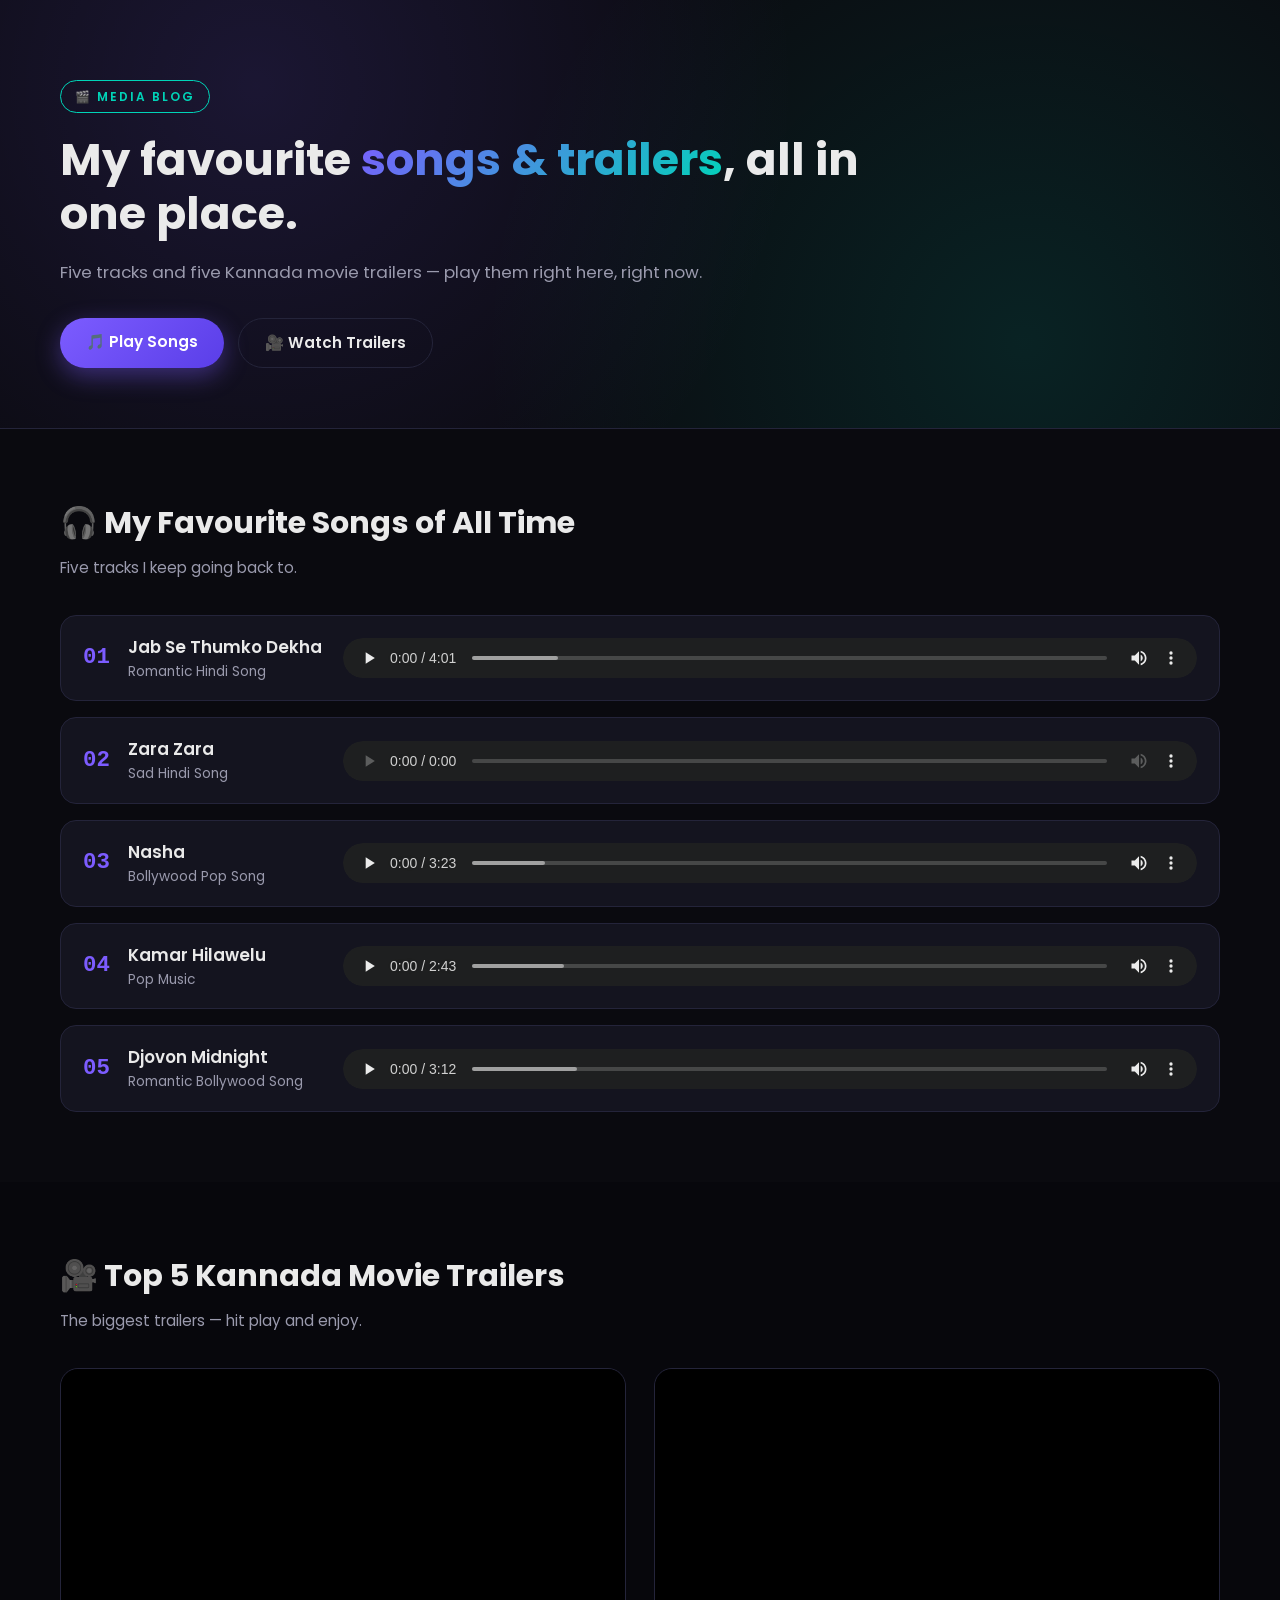
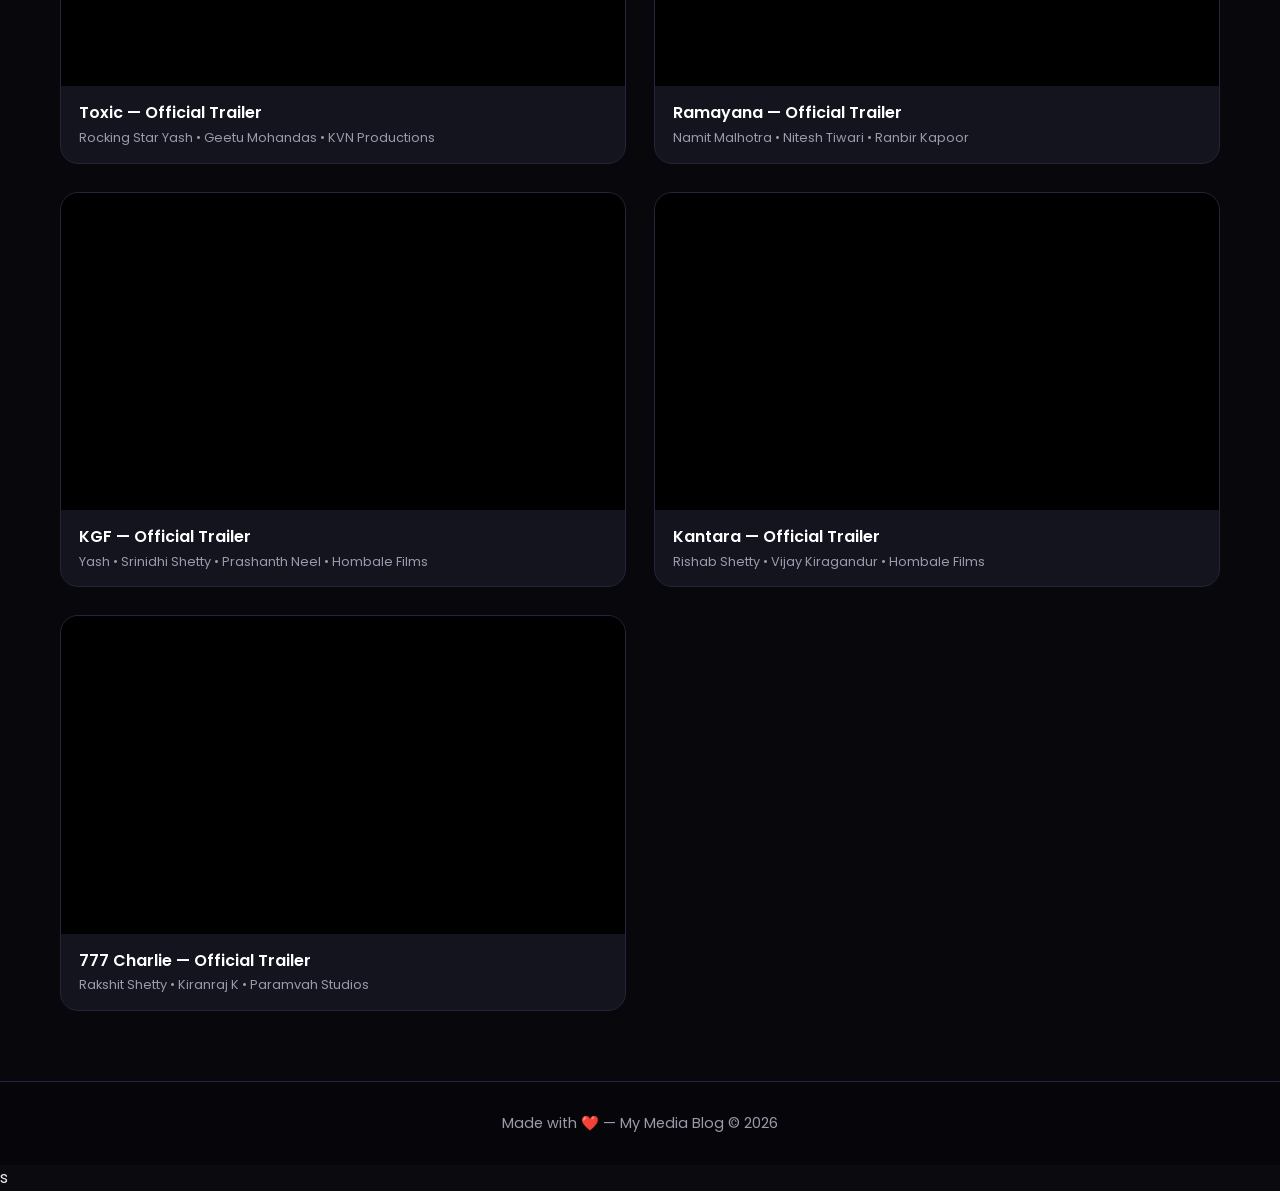
==== index.html @ d85a1061 "Initial commit: multimedia blog" ====
<!DOCTYPE html>
<html lang="en">
<head>
  <meta charset="UTF-8" />
  <meta name="viewport" content="width=device-width, initial-scale=1.0" />
  <title>My Media Blog</title>
  <link rel="stylesheet" href="style.css" />
  <link rel="preconnect" href="https://fonts.googleapis.com">
  <link href="https://fonts.googleapis.com/css2?family=Poppins:wght@300;400;500;600;700&display=swap" rel="stylesheet">
</head>
<body>

  <!-- ===== HERO ===== -->
  <header class="hero">
    <div class="container">
      <span class="tag">🎬 MEDIA BLOG</span>
      <h1>My favourite <span class="gradient-text">songs & trailers</span>, all in one place.</h1>
      <p class="subtitle">Five tracks and five Kannada movie trailers — play them right here, right now.</p>
      <div class="hero-buttons">
        <a href="#music" class="btn btn-primary">🎵 Play Songs</a>
        <a href="#videos" class="btn btn-outline">🎥 Watch Trailers</a>
      </div>
    </div>
  </header>

  <!-- ===== MUSIC SECTION ===== -->
  <section id="music" class="section">
    <div class="container">
      <h2 class="section-title">🎧 My Favourite Songs of All Time</h2>
      <p class="section-sub">Five tracks I keep going back to.</p>

      <div class="music-list">

        <div class="song-card">
          <div class="song-info">
            <span class="song-number">01</span>
            <div>
              <h3>Jab Se Thumko Dekha</h3>
              <p>Romantic Hindi Song</p>
            </div>
          </div>
          <audio controls preload="metadata">
            <source src="song1.mp3" type="audio/mpeg" />
          </audio>
        </div>

        <div class="song-card">
          <div class="song-info">
            <span class="song-number">02</span>
            <div>
              <h3>Zara Zara</h3>
              <p>Sad Hindi Song</p>
            </div>
          </div>
          <audio controls preload="metadata">
            <source src="song2.mp3" type="audio/mpeg" />
          </audio>
        </div>

        <div class="song-card">
          <div class="song-info">
            <span class="song-number">03</span>
            <div>
              <h3>Nasha</h3>
              <p>Bollywood Pop Song</p>
            </div>
          </div>
          <audio controls preload="metadata">
            <source src="song3.mp3" type="audio/mpeg" />
          </audio>
        </div>

        <div class="song-card">
          <div class="song-info">
            <span class="song-number">04</span>
            <div>
              <h3>Kamar Hilawelu</h3>
              <p>Pop Music</p>
            </div>
          </div>
          <audio controls preload="metadata">
            <source src="song4.mp3" type="audio/mpeg" />
          </audio>
        </div>

        <div class="song-card">
          <div class="song-info">
            <span class="song-number">05</span>
            <div>
              <h3>Djovon Midnight</h3>
              <p>Romantic Bollywood Song</p>
            </div>
          </div>
          <audio controls preload="metadata">
            <source src="song5.mp3" type="audio/mpeg" />
          </audio>
        </div>

      </div>
    </div>
  </section>

  <!-- ===== TRAILERS SECTION ===== -->
  <section id="videos" class="section section-dark">
    <div class="container">
      <h2 class="section-title">🎥 Top 5 Kannada Movie Trailers</h2>
      <p class="section-sub">The biggest trailers — hit play and enjoy.</p>

      <div class="video-grid">

        <div class="video-card">
          <div class="video-wrap">
            <div class="yt-player" data-video-id="sJwaiRN-rvc"></div>
          </div>
          <div class="video-info">
            <h3>Toxic — Official Trailer</h3>
            <p>Rocking Star Yash • Geetu Mohandas • KVN Productions</p>
          </div>
        </div>

        <div class="video-card">
          <div class="video-wrap">
            <div class="yt-player" data-video-id="AxX5LfbKNcI"></div>
          </div>
          <div class="video-info">
            <h3>Ramayana — Official Trailer</h3>
            <p>Namit Malhotra • Nitesh Tiwari • Ranbir Kapoor</p>
          </div>
        </div>

        <div class="video-card">
          <div class="video-wrap">
            <div class="yt-player" data-video-id="qXgF-iJ_ezE"></div>
          </div>
          <div class="video-info">
            <h3>KGF — Official Trailer</h3>
            <p>Yash • Srinidhi Shetty • Prashanth Neel • Hombale Films</p>
          </div>
        </div>

        <div class="video-card">
          <div class="video-wrap">
            <div class="yt-player" data-video-id="8mrVmf239GU"></div>
          </div>
          <div class="video-info">
            <h3>Kantara — Official Trailer</h3>
            <p>Rishab Shetty • Vijay Kiragandur • Hombale Films</p>
          </div>
        </div>

        <div class="video-card">
          <div class="video-wrap">
            <div class="yt-player" data-video-id="REqFOV2A7sI"></div>
          </div>
          <div class="video-info">
            <h3>777 Charlie — Official Trailer</h3>
            <p>Rakshit Shetty • Kiranraj K • Paramvah Studios</p>
          </div>
        </div>

      </div>
    </div>
  </section>

  <footer>
    <p>Made with ❤️ — My Media Blog &copy; <span id="year"></span></p>
  </footer>

  <script src="script.js"></script>
</body>
</html>s
---- style.css ----
* {
  margin: 0;
  padding: 0;
  box-sizing: border-box;
}

:root {
  --bg: #0a0a0f;
  --bg-card: #14141f;
  --bg-card-hover: #1c1c2b;
  --text: #eaeaea;
  --text-dim: #9a9aad;
  --accent: #7c5cff;
  --accent-2: #00d4b8;
  --border: #24243a;
}

html { scroll-behavior: smooth; }

body {
  font-family: 'Poppins', sans-serif;
  background: var(--bg);
  color: var(--text);
  line-height: 1.6;
  overflow-x: hidden;
}

.container {
  max-width: 1200px;
  margin: 0 auto;
  padding: 0 20px;
}

.hero {
  padding: 80px 0 60px;
  background: radial-gradient(circle at 20% 20%, rgba(124, 92, 255, 0.15), transparent 50%),
              radial-gradient(circle at 80% 80%, rgba(0, 212, 184, 0.12), transparent 50%);
  border-bottom: 1px solid var(--border);
}

.tag {
  display: inline-block;
  font-size: 0.75rem;
  font-weight: 600;
  letter-spacing: 2px;
  color: var(--accent-2);
  border: 1px solid var(--accent-2);
  padding: 6px 14px;
  border-radius: 100px;
  margin-bottom: 20px;
}

.hero h1 {
  font-size: 2.8rem;
  line-height: 1.2;
  font-weight: 700;
  margin-bottom: 18px;
  max-width: 850px;
}

.gradient-text {
  background: linear-gradient(135deg, #7c5cff, #00d4b8);
  -webkit-background-clip: text;
  background-clip: text;
  color: transparent;
}

.subtitle {
  font-size: 1.05rem;
  color: var(--text-dim);
  max-width: 700px;
  margin-bottom: 32px;
}

.hero-buttons {
  display: flex;
  gap: 14px;
  flex-wrap: wrap;
}

.btn {
  display: inline-block;
  padding: 12px 26px;
  border-radius: 100px;
  font-weight: 600;
  font-size: 0.95rem;
  text-decoration: none;
  transition: all 0.25s ease;
}

.btn-primary {
  background: linear-gradient(135deg, #7c5cff, #5a3ee8);
  color: #fff;
  box-shadow: 0 8px 24px rgba(124, 92, 255, 0.4);
}

.btn-primary:hover {
  transform: translateY(-2px);
  box-shadow: 0 12px 30px rgba(124, 92, 255, 0.6);
}

.btn-outline {
  background: transparent;
  color: var(--text);
  border: 1px solid var(--border);
}

.btn-outline:hover {
  border-color: var(--accent-2);
  color: var(--accent-2);
  transform: translateY(-2px);
}

.section { padding: 70px 0; }
.section-dark { background: #07070c; }

.section-title {
  font-size: 1.9rem;
  font-weight: 700;
  margin-bottom: 8px;
}

.section-sub {
  color: var(--text-dim);
  font-size: 0.95rem;
  margin-bottom: 35px;
}

/* MUSIC */
.music-list {
  display: flex;
  flex-direction: column;
  gap: 16px;
}

.song-card {
  background: var(--bg-card);
  border: 1px solid var(--border);
  border-radius: 16px;
  padding: 18px 22px;
  display: flex;
  align-items: center;
  justify-content: space-between;
  gap: 20px;
  flex-wrap: wrap;
  transition: all 0.25s ease;
}

.song-card:hover {
  background: var(--bg-card-hover);
  border-color: var(--accent);
}

.song-info {
  display: flex;
  align-items: center;
  gap: 18px;
  min-width: 240px;
}

.song-number {
  font-size: 1.4rem;
  font-weight: 700;
  color: var(--accent);
  font-family: monospace;
}

.song-info h3 { font-size: 1.05rem; font-weight: 600; }
.song-info p { font-size: 0.85rem; color: var(--text-dim); }

.song-card audio {
  flex: 1;
  min-width: 300px;
  height: 40px;
  outline: none;
  border-radius: 100px;
  filter: invert(0.92) hue-rotate(180deg) saturate(0.7);
}

/* VIDEO GRID */
.video-grid {
  display: grid;
  grid-template-columns: repeat(2, 1fr);
  gap: 28px;
}

.video-card {
  background: var(--bg-card);
  border: 1px solid var(--border);
  border-radius: 18px;
  overflow: hidden;
  transition: all 0.3s ease;
}

.video-card:hover {
  transform: translateY(-6px);
  border-color: var(--accent);
  box-shadow: 0 15px 40px rgba(124, 92, 255, 0.25);
}

.video-wrap {
  position: relative;
  width: 100%;
  aspect-ratio: 16 / 9;
  background: #000;
}

.yt-player,
.yt-player iframe {
  position: absolute;
  top: 0;
  left: 0;
  width: 100%;
  height: 100%;
  border: none;
  display: block;
}

.video-info {
  padding: 14px 18px 16px;
}

.video-info h3 {
  font-size: 1rem;
  font-weight: 600;
  margin-bottom: 3px;
  color: #fff;
}

.video-info p {
  font-size: 0.8rem;
  color: var(--text-dim);
  line-height: 1.4;
}

footer {
  text-align: center;
  padding: 30px 20px;
  background: #06060a;
  color: var(--text-dim);
  font-size: 0.9rem;
  border-top: 1px solid var(--border);
}

@media (max-width: 800px) {
  .hero h1 { font-size: 2rem; }
  .section-title { font-size: 1.5rem; }
  .video-grid { grid-template-columns: 1fr; }
}

@media (max-width: 700px) {
  .song-card { flex-direction: column; align-items: stretch; }
  .song-card audio { min-width: 100%; }
  .song-info { min-width: 0; }
}
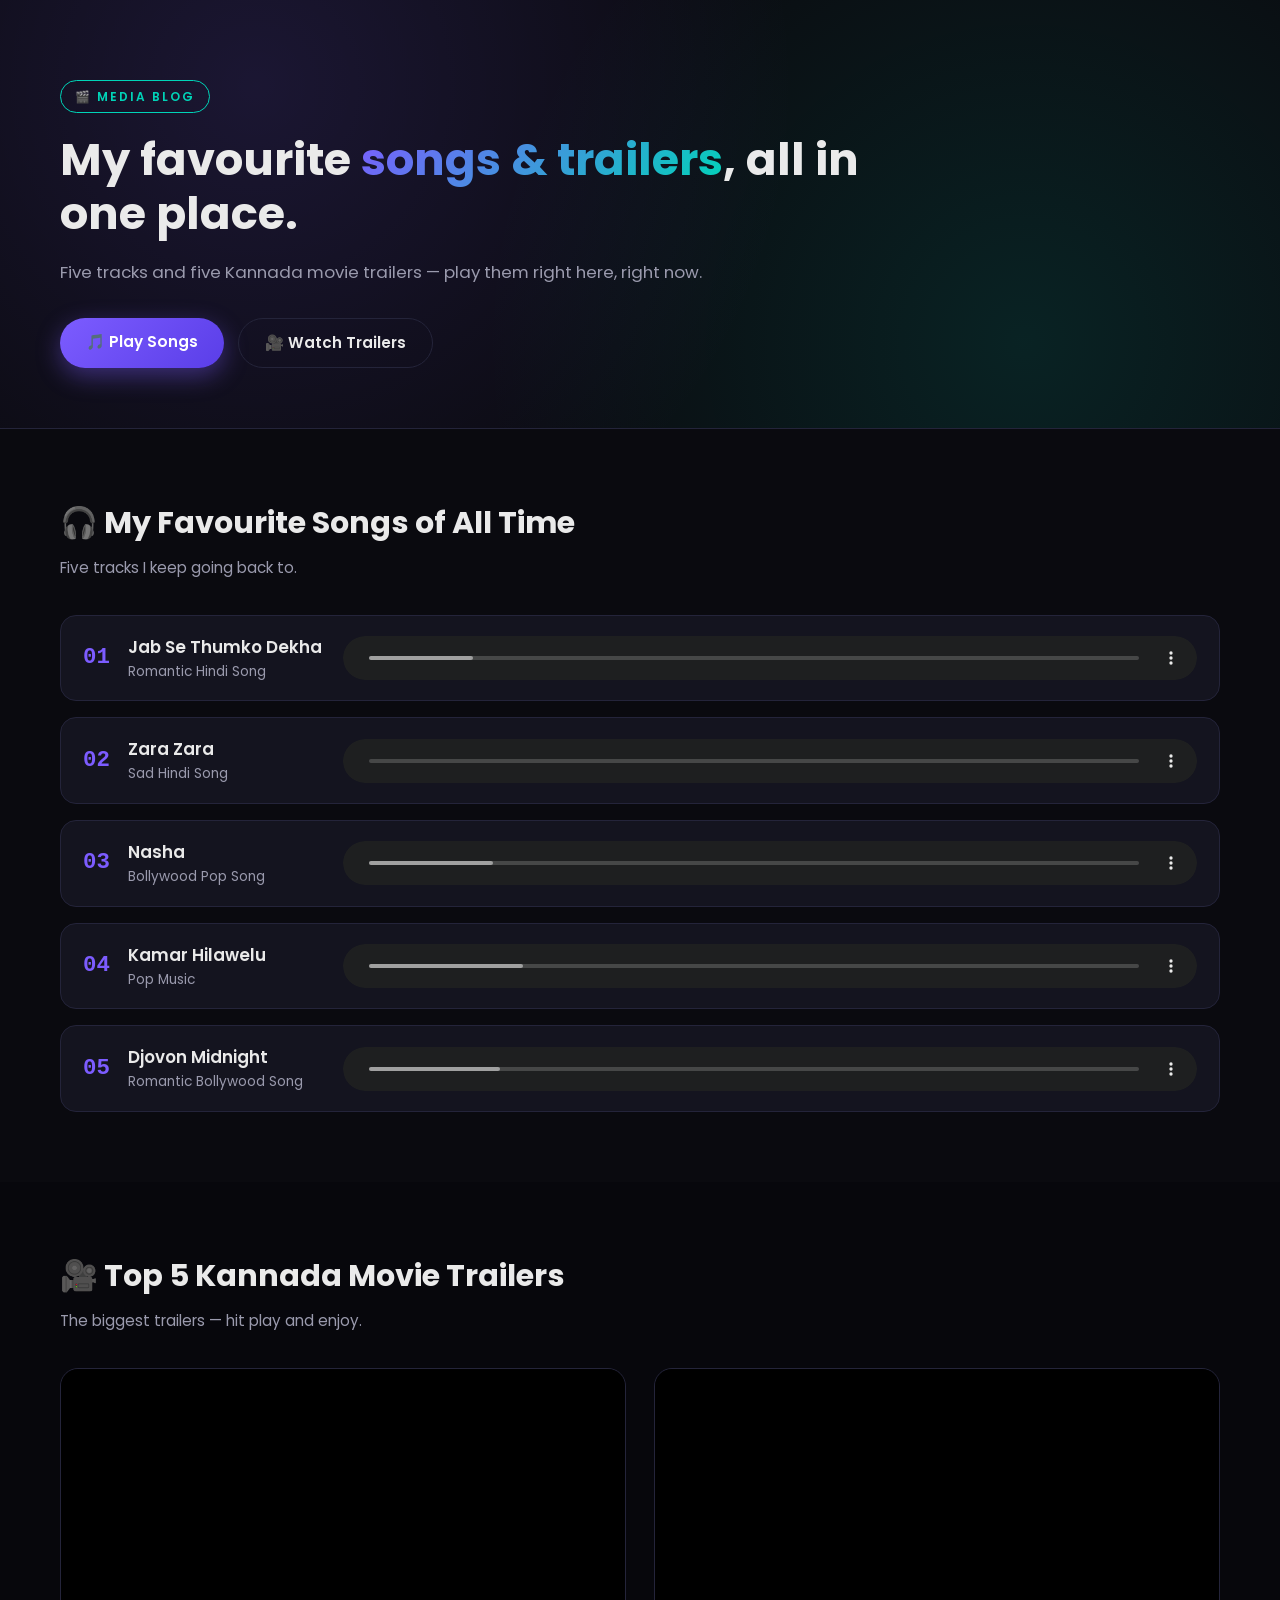
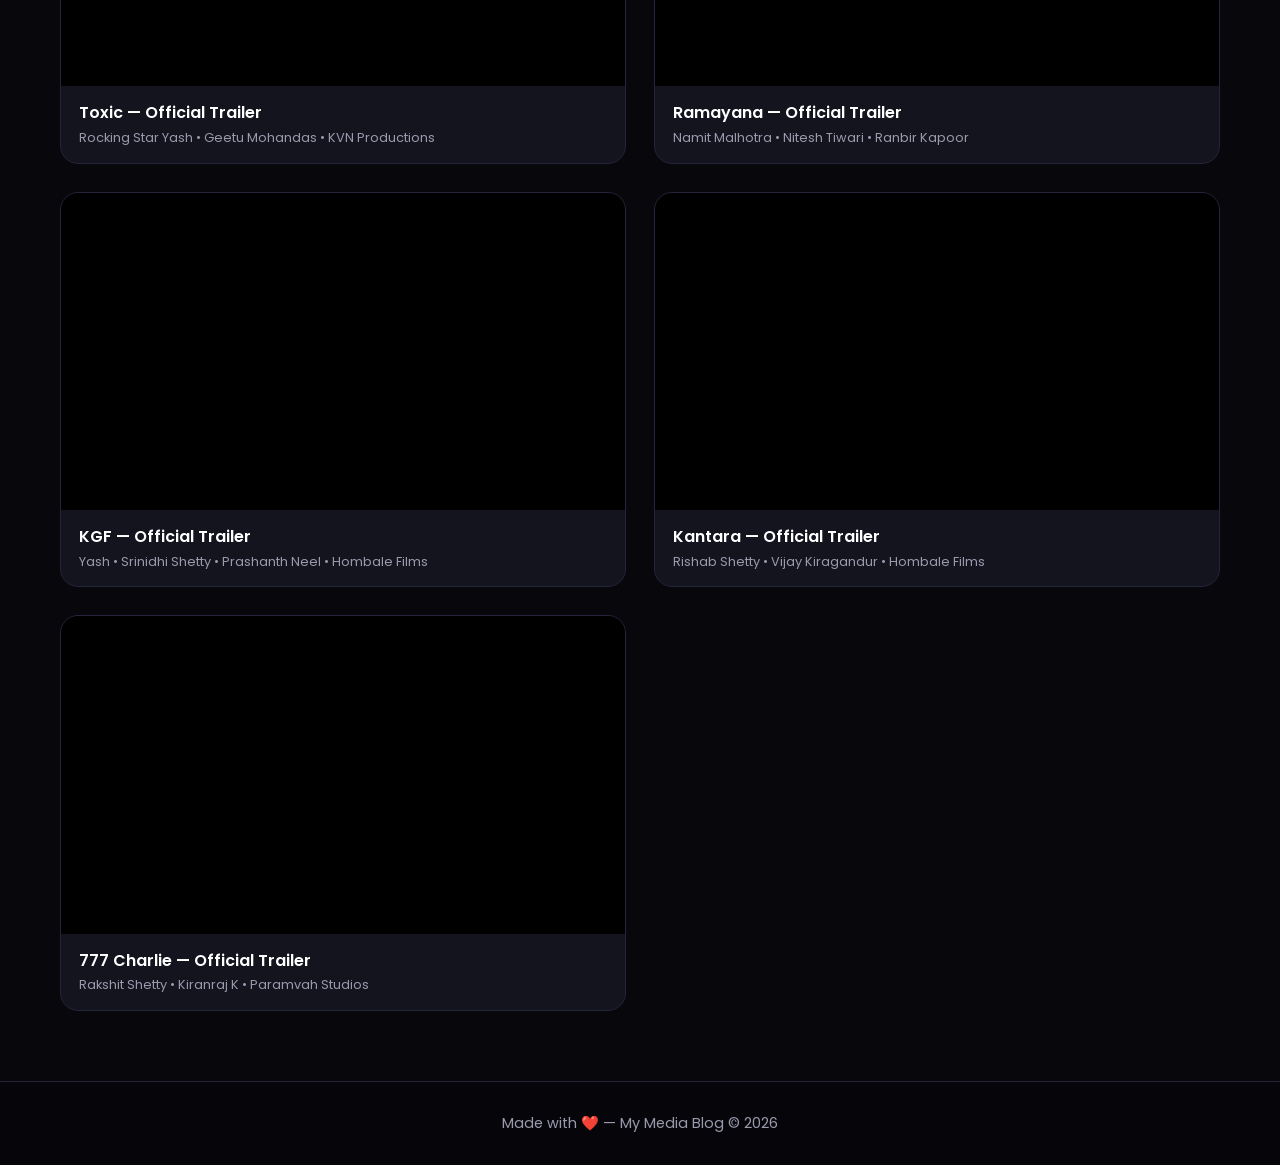
==== commit cc8e7237: "Fix mobile audio player" ====
--- a/index.html
+++ b/index.html
@@ -39,9 +39,7 @@
               <p>Romantic Hindi Song</p>
             </div>
           </div>
-          <audio controls preload="metadata">
-            <source src="song1.mp3" type="audio/mpeg" />
-          </audio>
+          <audio controls preload="metadata" src="song1.mp3"></audio>
         </div>
 
         <div class="song-card">
@@ -52,9 +50,7 @@
               <p>Sad Hindi Song</p>
             </div>
           </div>
-          <audio controls preload="metadata">
-            <source src="song2.mp3" type="audio/mpeg" />
-          </audio>
+          <audio controls preload="metadata" src="song2.mp3"></audio>
         </div>
 
         <div class="song-card">
@@ -65,9 +61,7 @@
               <p>Bollywood Pop Song</p>
             </div>
           </div>
-          <audio controls preload="metadata">
-            <source src="song3.mp3" type="audio/mpeg" />
-          </audio>
+          <audio controls preload="metadata" src="song3.mp3"></audio>
         </div>
 
         <div class="song-card">
@@ -78,9 +72,7 @@
               <p>Pop Music</p>
             </div>
           </div>
-          <audio controls preload="metadata">
-            <source src="song4.mp3" type="audio/mpeg" />
-          </audio>
+          <audio controls preload="metadata" src="song4.mp3"></audio>
         </div>
 
         <div class="song-card">
@@ -91,9 +83,7 @@
               <p>Romantic Bollywood Song</p>
             </div>
           </div>
-          <audio controls preload="metadata">
-            <source src="song5.mp3" type="audio/mpeg" />
-          </audio>
+          <audio controls preload="metadata" src="song5.mp3"></audio>
         </div>
 
       </div>
@@ -168,4 +158,4 @@
 
   <script src="script.js"></script>
 </body>
-</html>s+</html>
--- a/style.css
+++ b/style.css
@@ -23,6 +23,7 @@
   color: var(--text);
   line-height: 1.6;
   overflow-x: hidden;
+  -webkit-text-size-adjust: 100%;
 }
 
 .container {
@@ -31,6 +32,7 @@
   padding: 0 20px;
 }
 
+/* ===== HERO ===== */
 .hero {
   padding: 80px 0 60px;
   background: radial-gradient(circle at 20% 20%, rgba(124, 92, 255, 0.15), transparent 50%),
@@ -111,6 +113,7 @@
   transform: translateY(-2px);
 }
 
+/* ===== SECTIONS ===== */
 .section { padding: 70px 0; }
 .section-dark { background: #07070c; }
 
@@ -126,7 +129,7 @@
   margin-bottom: 35px;
 }
 
-/* MUSIC */
+/* ===== MUSIC LIST ===== */
 .music-list {
   display: flex;
   flex-direction: column;
@@ -168,16 +171,19 @@
 .song-info h3 { font-size: 1.05rem; font-weight: 600; }
 .song-info p { font-size: 0.85rem; color: var(--text-dim); }
 
+/* Native audio player — the dark filter makes it match the theme on desktop */
 .song-card audio {
   flex: 1;
   min-width: 300px;
-  height: 40px;
+  height: 44px;
+  width: 100%;
+  display: block;
   outline: none;
   border-radius: 100px;
   filter: invert(0.92) hue-rotate(180deg) saturate(0.7);
 }
 
-/* VIDEO GRID */
+/* ===== VIDEO GRID ===== */
 .video-grid {
   display: grid;
   grid-template-columns: repeat(2, 1fr);
@@ -233,6 +239,7 @@
   line-height: 1.4;
 }
 
+/* ===== FOOTER ===== */
 footer {
   text-align: center;
   padding: 30px 20px;
@@ -242,14 +249,76 @@
   border-top: 1px solid var(--border);
 }
 
+/* ===== RESPONSIVE — TABLETS ===== */
 @media (max-width: 800px) {
   .hero h1 { font-size: 2rem; }
   .section-title { font-size: 1.5rem; }
   .video-grid { grid-template-columns: 1fr; }
 }
 
+/* ===== RESPONSIVE — PHONES ===== */
 @media (max-width: 700px) {
-  .song-card { flex-direction: column; align-items: stretch; }
-  .song-card audio { min-width: 100%; }
-  .song-info { min-width: 0; }
+  .hero {
+    padding: 60px 0 40px;
+  }
+
+  .hero h1 {
+    font-size: 1.7rem;
+  }
+
+  .subtitle {
+    font-size: 0.95rem;
+  }
+
+  .section {
+    padding: 45px 0;
+  }
+
+  .section-title {
+    font-size: 1.35rem;
+  }
+
+  .song-card {
+    flex-direction: column;
+    align-items: stretch;
+    padding: 16px;
+    gap: 14px;
+  }
+
+  .song-info {
+    min-width: 0;
+    gap: 14px;
+  }
+
+  .song-number {
+    font-size: 1.2rem;
+  }
+
+  .song-info h3 {
+    font-size: 1rem;
+  }
+
+  /* Mobile audio player — bigger, native theme, no dark filter */
+  .song-card audio {
+    min-width: 100%;
+    width: 100%;
+    height: 54px;
+    margin-top: 6px;
+    filter: none;
+    border-radius: 12px;
+    background: #1c1c2b;
+  }
+
+  .video-info h3 {
+    font-size: 0.95rem;
+  }
+
+  .video-info p {
+    font-size: 0.78rem;
+  }
+}
+
+@media (max-width: 400px) {
+  .hero h1 { font-size: 1.45rem; }
+  .btn { padding: 10px 20px; font-size: 0.85rem; }
 }
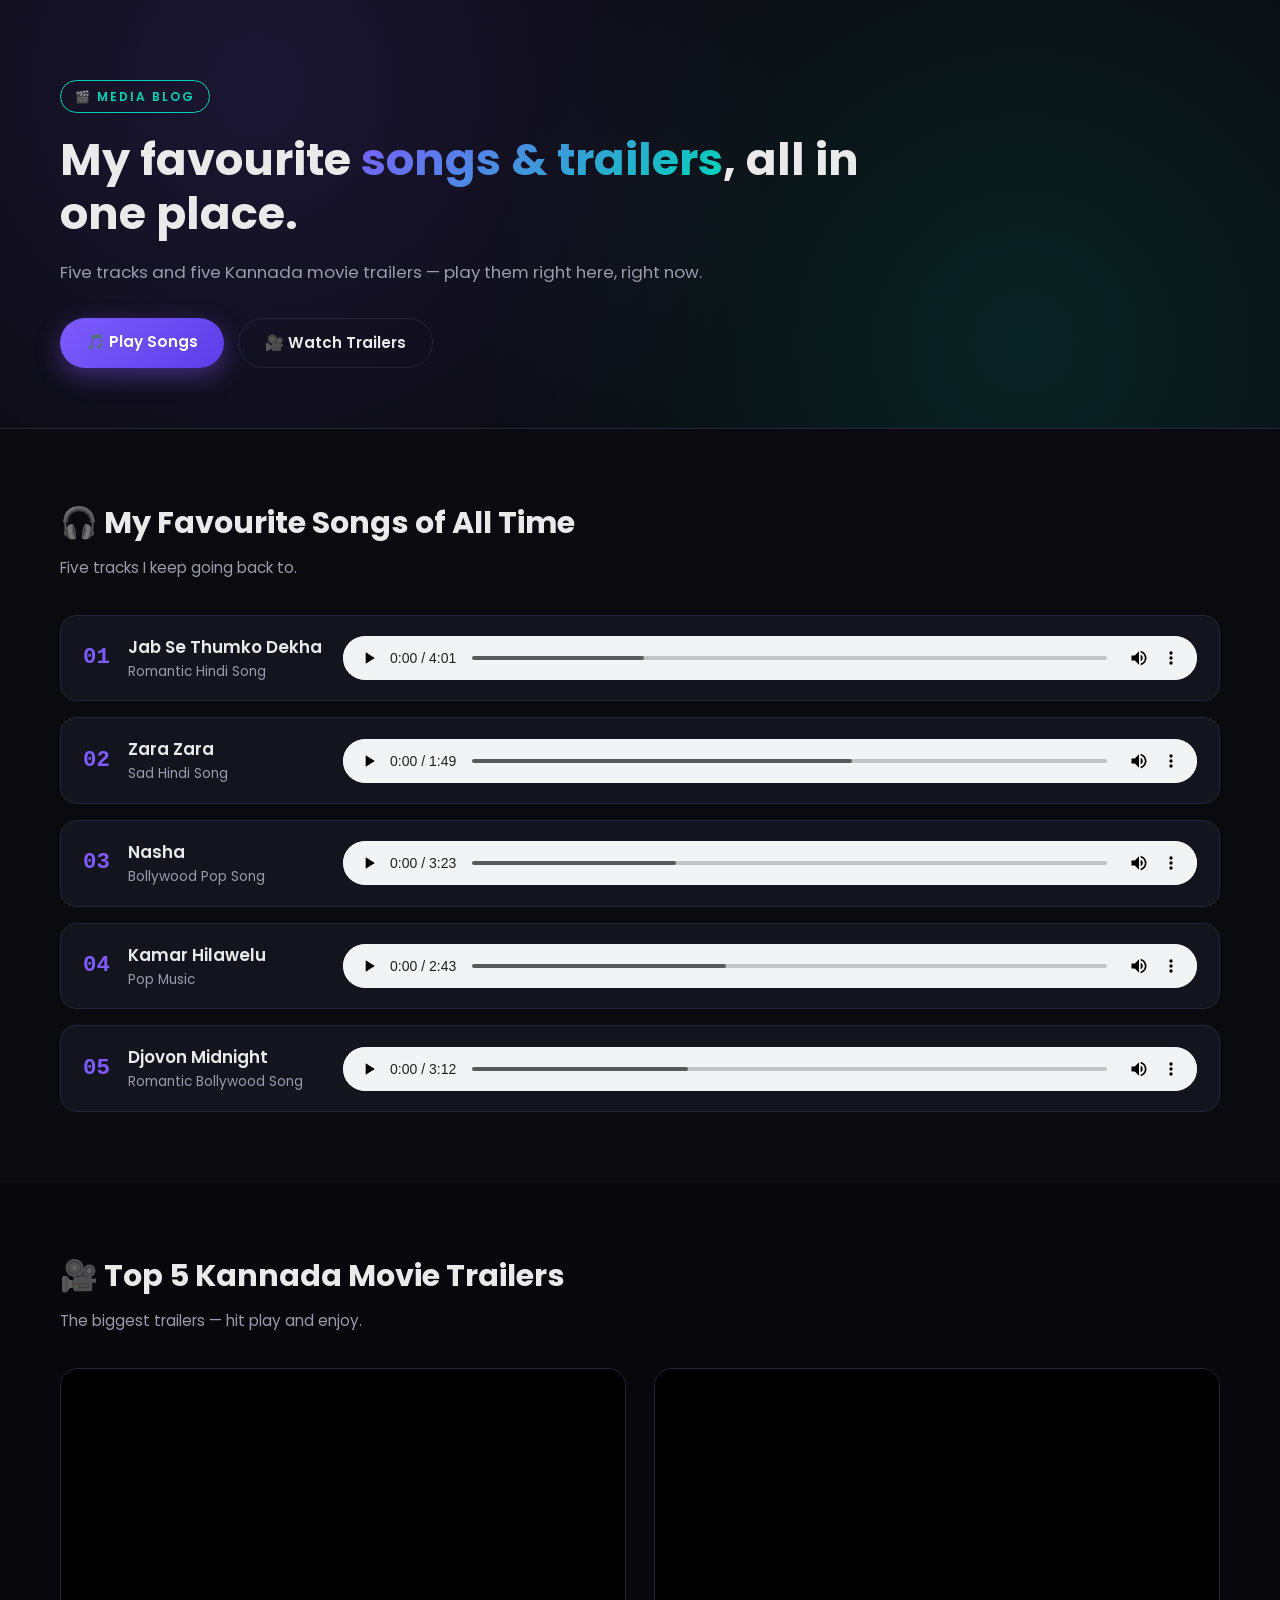
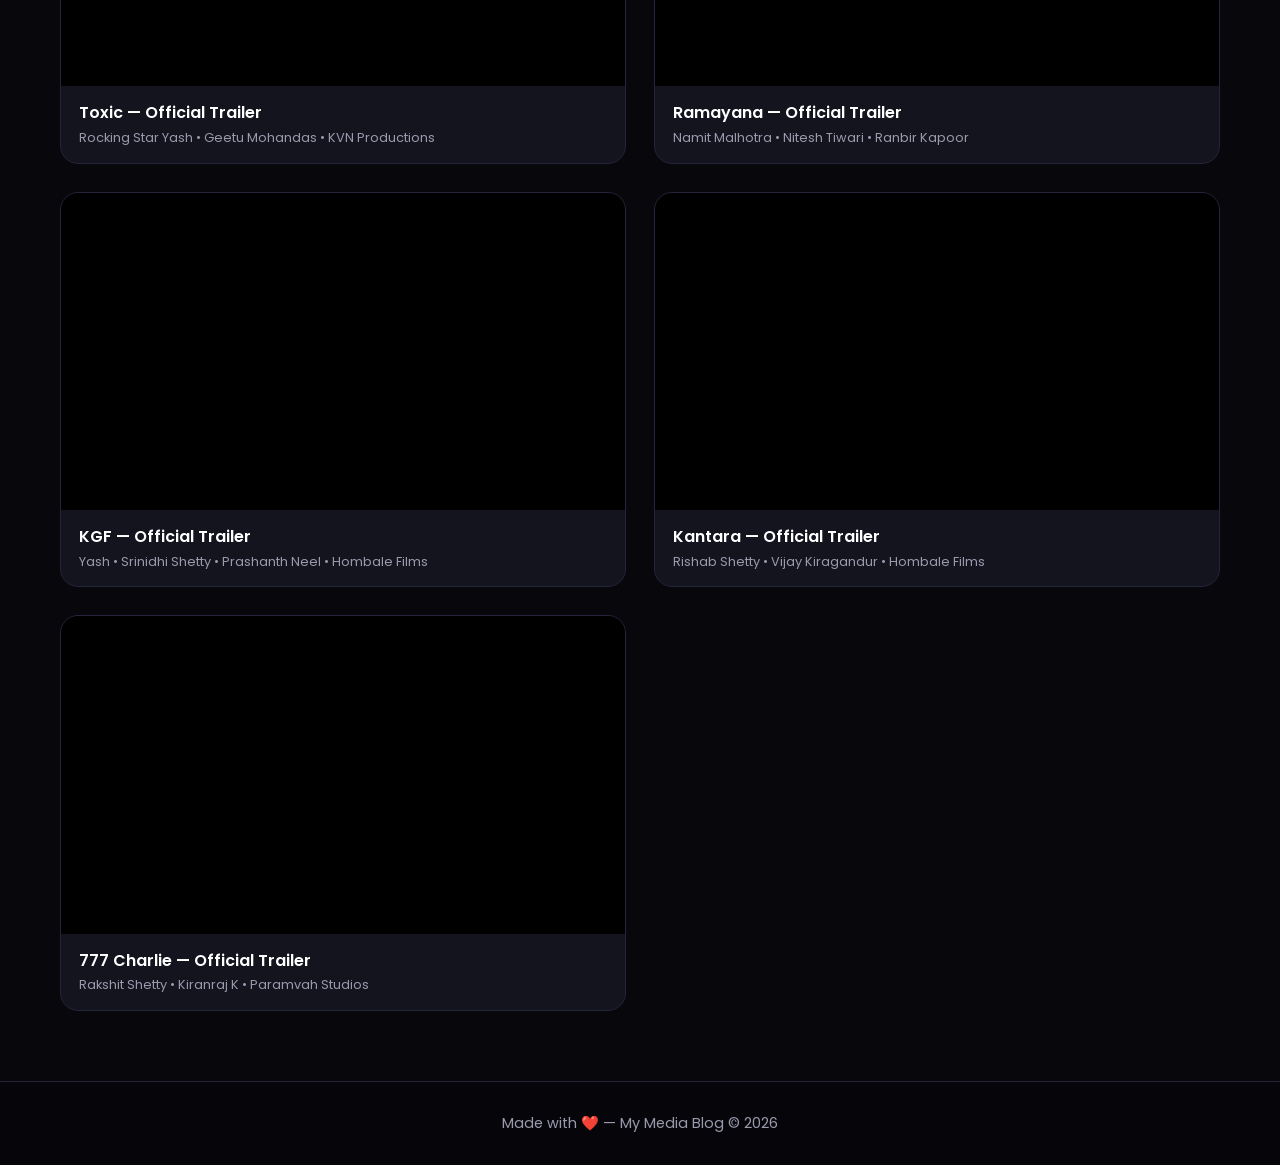
==== commit aef3e6fa: "Fix Android audio player visibility" ====
--- a/index.html
+++ b/index.html
@@ -4,7 +4,7 @@
   <meta charset="UTF-8" />
   <meta name="viewport" content="width=device-width, initial-scale=1.0" />
   <title>My Media Blog</title>
-  <link rel="stylesheet" href="style.css" />
+  <link rel="stylesheet" href="style.css?v=5" />
   <link rel="preconnect" href="https://fonts.googleapis.com">
   <link href="https://fonts.googleapis.com/css2?family=Poppins:wght@300;400;500;600;700&display=swap" rel="stylesheet">
 </head>
@@ -39,7 +39,10 @@
               <p>Romantic Hindi Song</p>
             </div>
           </div>
-          <audio controls preload="metadata" src="song1.mp3"></audio>
+          <audio controls preload="metadata">
+            <source src="song1.mp3" type="audio/mpeg">
+            Your browser does not support audio.
+          </audio>
         </div>
 
         <div class="song-card">
@@ -50,7 +53,10 @@
               <p>Sad Hindi Song</p>
             </div>
           </div>
-          <audio controls preload="metadata" src="song2.mp3"></audio>
+          <audio controls preload="metadata">
+            <source src="song2.mp3" type="audio/mpeg">
+            Your browser does not support audio.
+          </audio>
         </div>
 
         <div class="song-card">
@@ -61,7 +67,10 @@
               <p>Bollywood Pop Song</p>
             </div>
           </div>
-          <audio controls preload="metadata" src="song3.mp3"></audio>
+          <audio controls preload="metadata">
+            <source src="song3.mp3" type="audio/mpeg">
+            Your browser does not support audio.
+          </audio>
         </div>
 
         <div class="song-card">
@@ -72,7 +81,10 @@
               <p>Pop Music</p>
             </div>
           </div>
-          <audio controls preload="metadata" src="song4.mp3"></audio>
+          <audio controls preload="metadata">
+            <source src="song4.mp3" type="audio/mpeg">
+            Your browser does not support audio.
+          </audio>
         </div>
 
         <div class="song-card">
@@ -83,7 +95,10 @@
               <p>Romantic Bollywood Song</p>
             </div>
           </div>
-          <audio controls preload="metadata" src="song5.mp3"></audio>
+          <audio controls preload="metadata">
+            <source src="song5.mp3" type="audio/mpeg">
+            Your browser does not support audio.
+          </audio>
         </div>
 
       </div>
@@ -156,6 +171,6 @@
     <p>Made with ❤️ — My Media Blog &copy; <span id="year"></span></p>
   </footer>
 
-  <script src="script.js"></script>
+  <script src="script.js?v=5"></script>
 </body>
 </html>
--- a/style.css
+++ b/style.css
@@ -171,16 +171,16 @@
 .song-info h3 { font-size: 1.05rem; font-weight: 600; }
 .song-info p { font-size: 0.85rem; color: var(--text-dim); }
 
-/* Native audio player — the dark filter makes it match the theme on desktop */
+/* Audio player — visible on ALL devices (no filter) */
 .song-card audio {
   flex: 1;
   min-width: 300px;
+  width: 100%;
   height: 44px;
-  width: 100%;
   display: block;
   outline: none;
+  background: #f0f0f0;
   border-radius: 100px;
-  filter: invert(0.92) hue-rotate(180deg) saturate(0.7);
 }
 
 /* ===== VIDEO GRID ===== */
@@ -258,25 +258,11 @@
 
 /* ===== RESPONSIVE — PHONES ===== */
 @media (max-width: 700px) {
-  .hero {
-    padding: 60px 0 40px;
-  }
-
-  .hero h1 {
-    font-size: 1.7rem;
-  }
-
-  .subtitle {
-    font-size: 0.95rem;
-  }
-
-  .section {
-    padding: 45px 0;
-  }
-
-  .section-title {
-    font-size: 1.35rem;
-  }
+  .hero { padding: 60px 0 40px; }
+  .hero h1 { font-size: 1.7rem; }
+  .subtitle { font-size: 0.95rem; }
+  .section { padding: 45px 0; }
+  .section-title { font-size: 1.35rem; }
 
   .song-card {
     flex-direction: column;
@@ -290,32 +276,21 @@
     gap: 14px;
   }
 
-  .song-number {
-    font-size: 1.2rem;
-  }
-
-  .song-info h3 {
-    font-size: 1rem;
-  }
-
-  /* Mobile audio player — bigger, native theme, no dark filter */
+  .song-number { font-size: 1.2rem; }
+  .song-info h3 { font-size: 1rem; }
+
+  /* Mobile audio player — native look, clearly visible */
   .song-card audio {
     min-width: 100%;
     width: 100%;
     height: 54px;
     margin-top: 6px;
-    filter: none;
     border-radius: 12px;
-    background: #1c1c2b;
+    background: #f0f0f0;
   }
 
-  .video-info h3 {
-    font-size: 0.95rem;
-  }
-
-  .video-info p {
-    font-size: 0.78rem;
-  }
+  .video-info h3 { font-size: 0.95rem; }
+  .video-info p { font-size: 0.78rem; }
 }
 
 @media (max-width: 400px) {
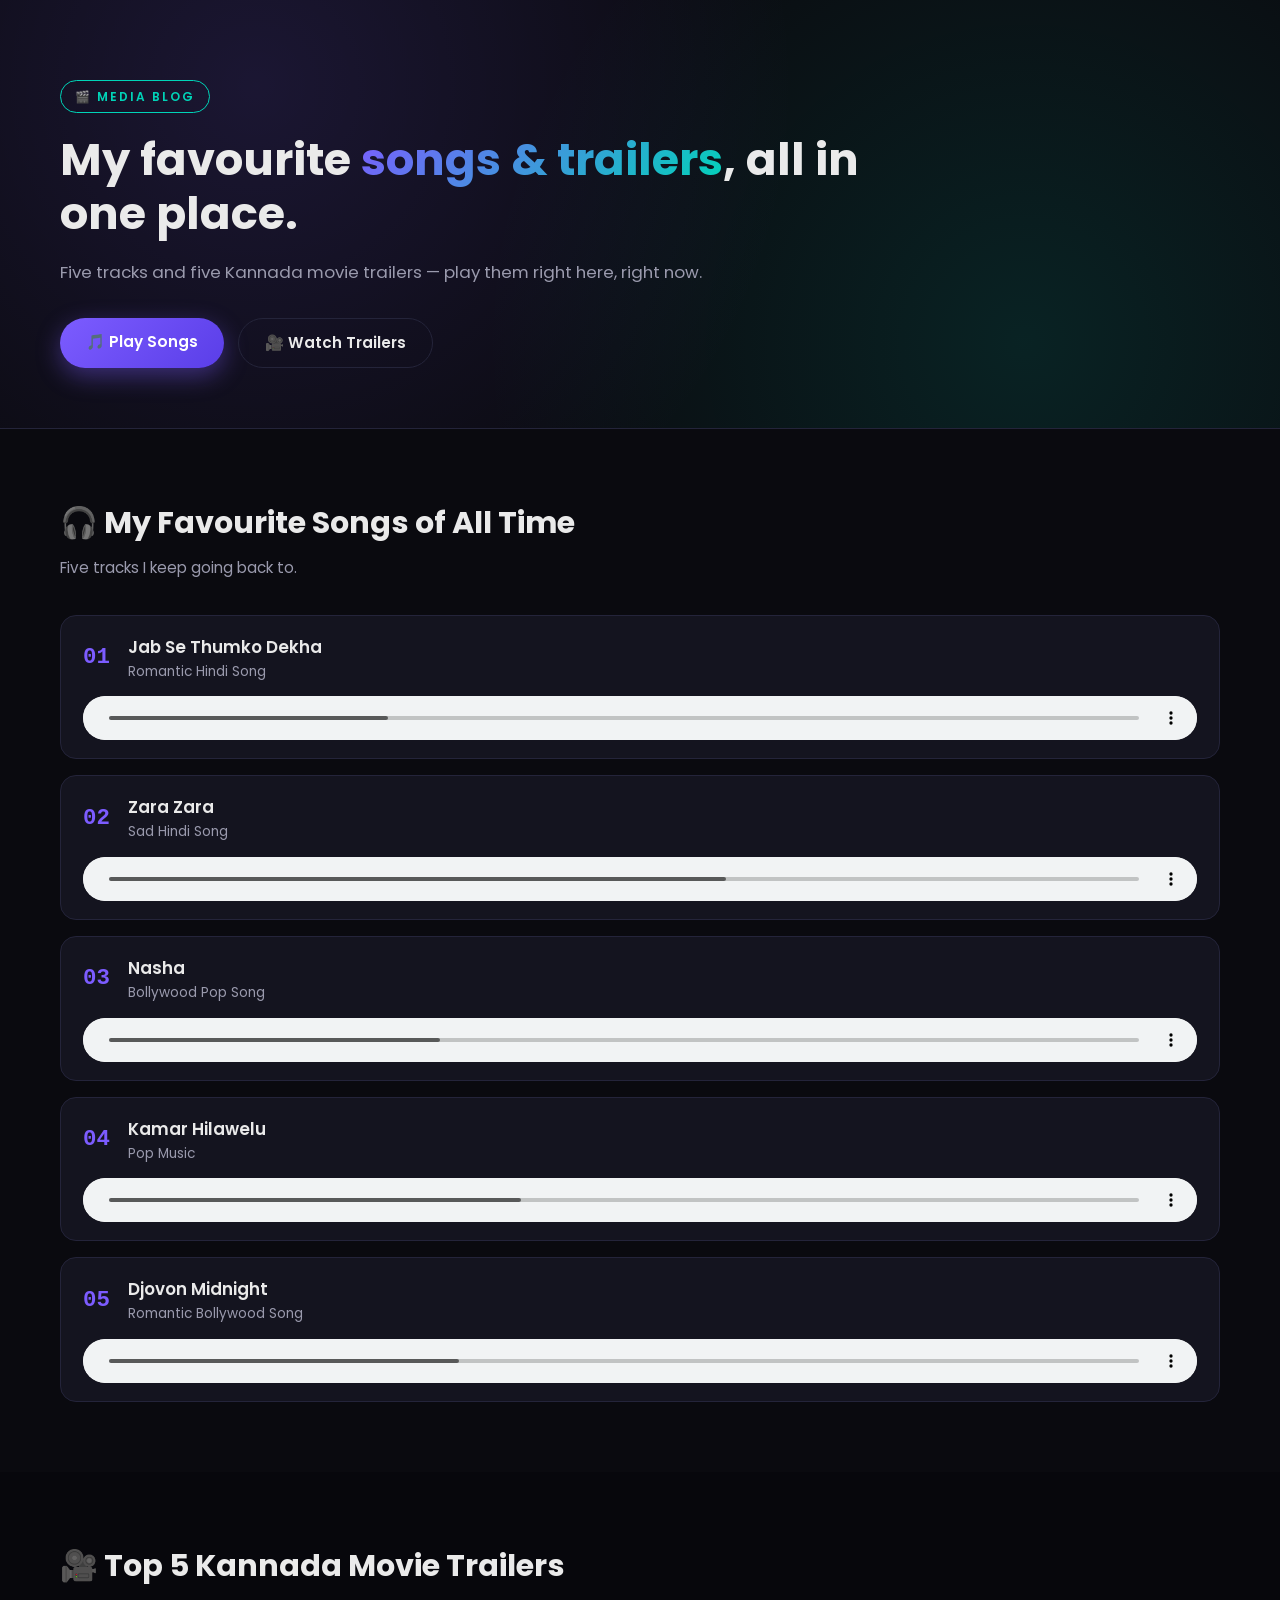
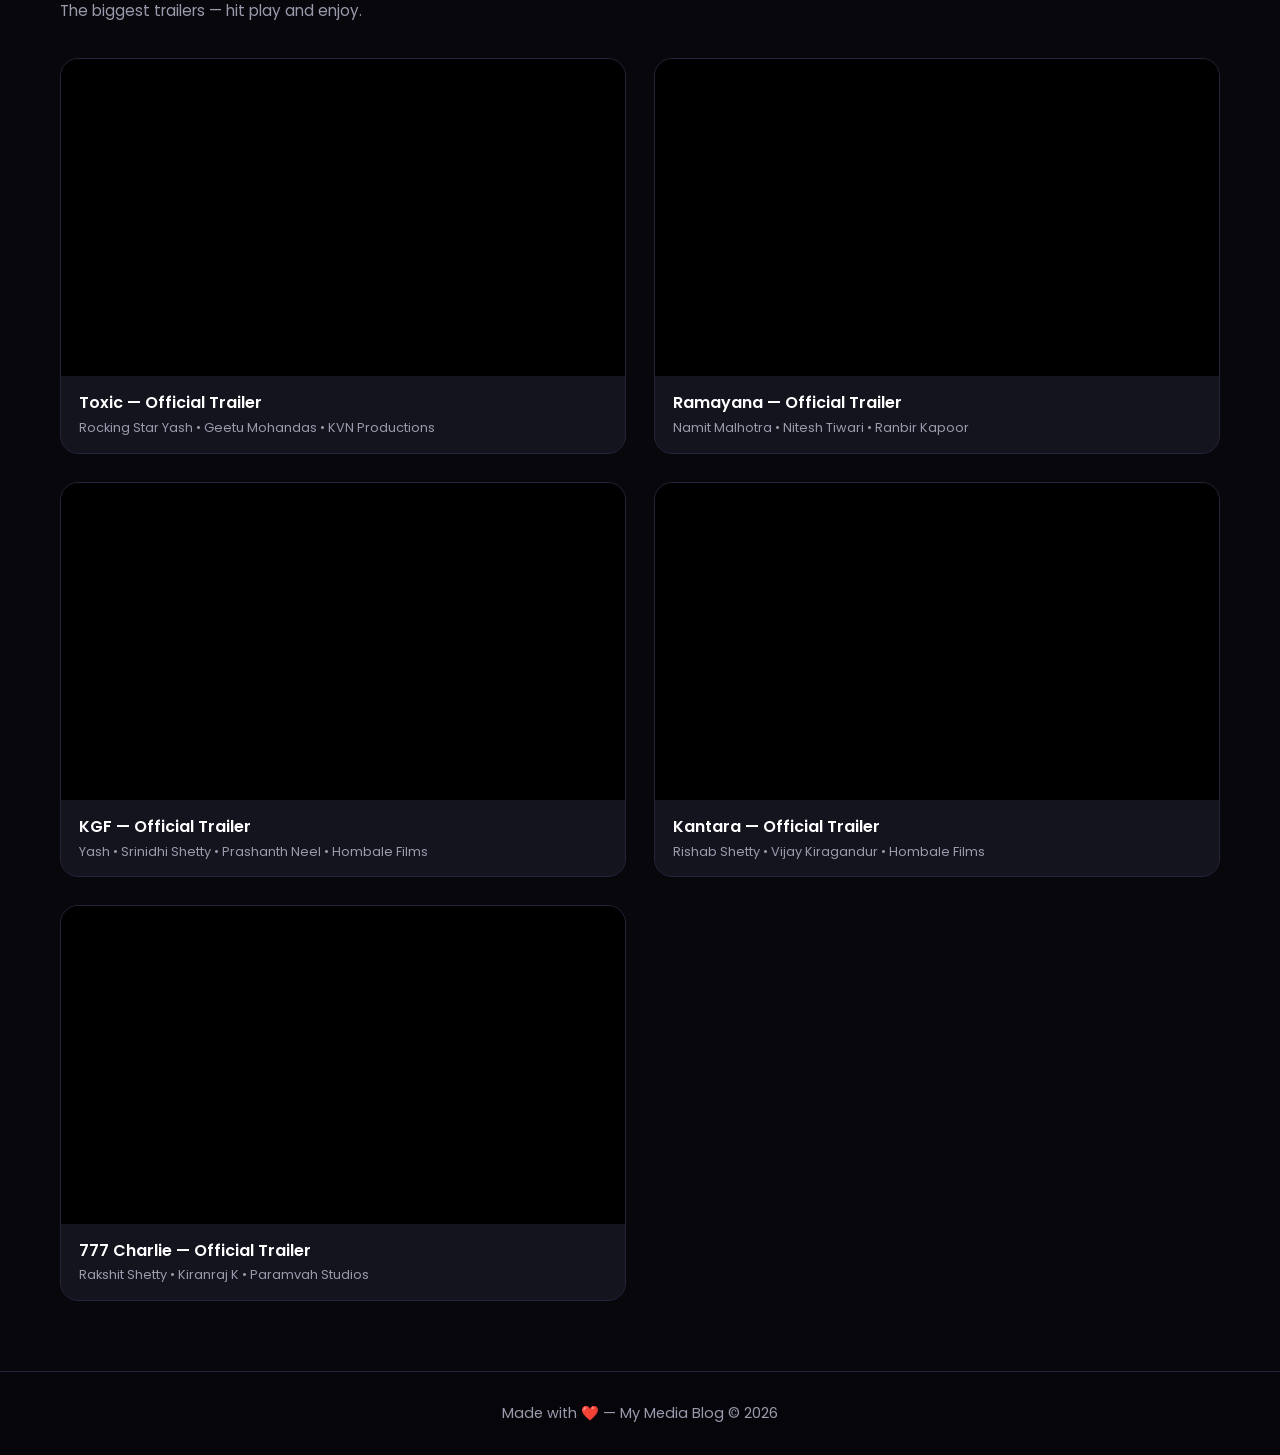
==== commit 6030ce10: "Add Android diagnostic test page" ====
--- a/index.html
+++ b/index.html
@@ -4,7 +4,7 @@
   <meta charset="UTF-8" />
   <meta name="viewport" content="width=device-width, initial-scale=1.0" />
   <title>My Media Blog</title>
-  <link rel="stylesheet" href="style.css?v=5" />
+  <link rel="stylesheet" href="style.css?v=10" />
   <link rel="preconnect" href="https://fonts.googleapis.com">
   <link href="https://fonts.googleapis.com/css2?family=Poppins:wght@300;400;500;600;700&display=swap" rel="stylesheet">
 </head>
@@ -171,6 +171,6 @@
     <p>Made with ❤️ — My Media Blog &copy; <span id="year"></span></p>
   </footer>
 
-  <script src="script.js?v=5"></script>
+  <script src="script.js?v=10"></script>
 </body>
 </html>
--- a/style.css
+++ b/style.css
@@ -136,16 +136,13 @@
   gap: 16px;
 }
 
+/* Simple block layout — no flex on audio, works on ALL devices */
 .song-card {
   background: var(--bg-card);
   border: 1px solid var(--border);
   border-radius: 16px;
   padding: 18px 22px;
-  display: flex;
-  align-items: center;
-  justify-content: space-between;
-  gap: 20px;
-  flex-wrap: wrap;
+  display: block;
   transition: all 0.25s ease;
 }
 
@@ -158,7 +155,7 @@
   display: flex;
   align-items: center;
   gap: 18px;
-  min-width: 240px;
+  margin-bottom: 14px;
 }
 
 .song-number {
@@ -171,13 +168,11 @@
 .song-info h3 { font-size: 1.05rem; font-weight: 600; }
 .song-info p { font-size: 0.85rem; color: var(--text-dim); }
 
-/* Audio player — visible on ALL devices (no filter) */
+/* Audio player — full width, its own row, visible on all devices */
 .song-card audio {
-  flex: 1;
-  min-width: 300px;
+  display: block;
   width: 100%;
   height: 44px;
-  display: block;
   outline: none;
   background: #f0f0f0;
   border-radius: 100px;
@@ -265,26 +260,21 @@
   .section-title { font-size: 1.35rem; }
 
   .song-card {
-    flex-direction: column;
-    align-items: stretch;
     padding: 16px;
+  }
+
+  .song-info {
+    margin-bottom: 12px;
     gap: 14px;
   }
 
-  .song-info {
-    min-width: 0;
-    gap: 14px;
-  }
-
   .song-number { font-size: 1.2rem; }
   .song-info h3 { font-size: 1rem; }
 
-  /* Mobile audio player — native look, clearly visible */
   .song-card audio {
-    min-width: 100%;
+    display: block;
     width: 100%;
     height: 54px;
-    margin-top: 6px;
     border-radius: 12px;
     background: #f0f0f0;
   }
